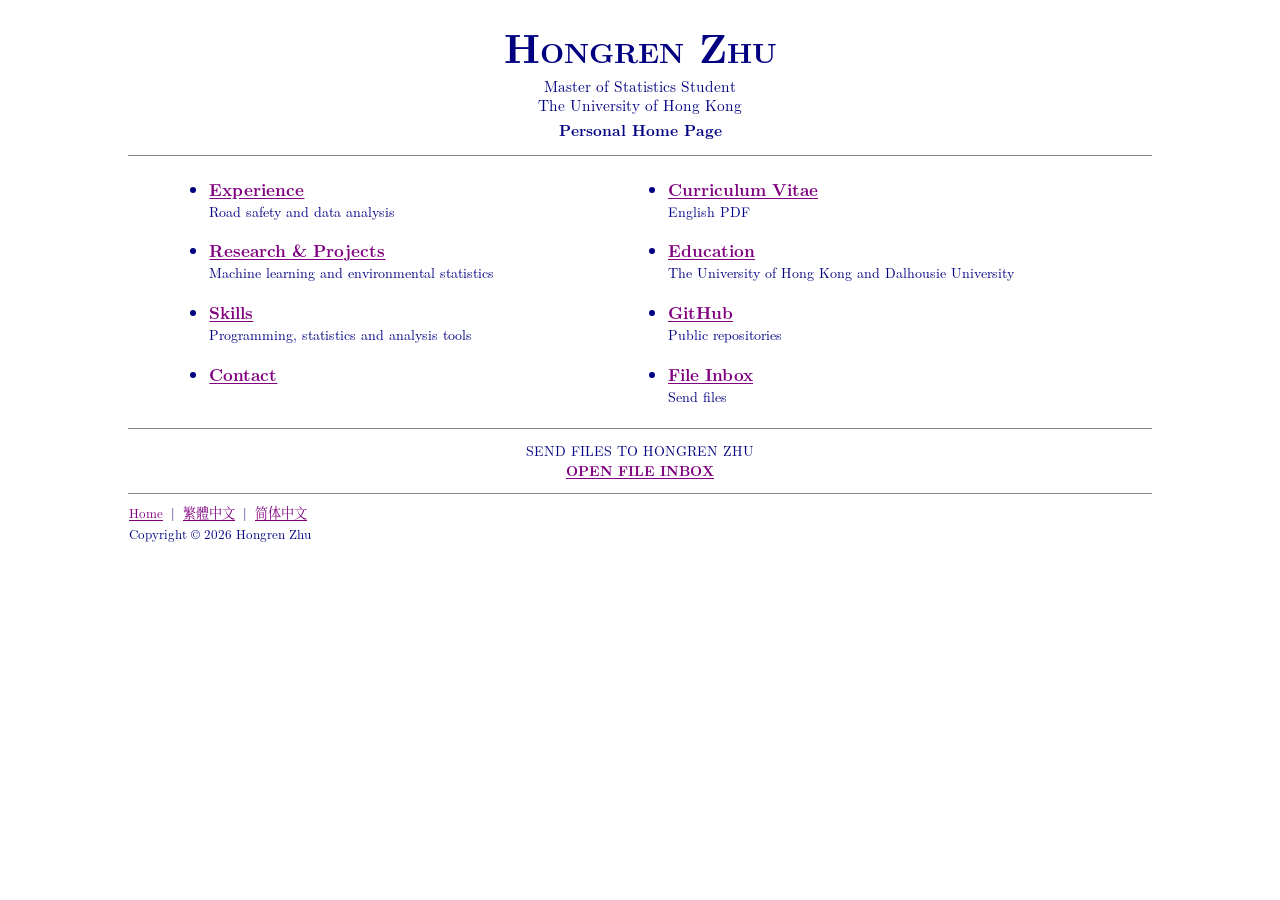
==== index.html @ b0a110e4 "Publish classic personal homepage with Latin Modern typography and live File Inbox" ====
<!doctype html>
<html lang="en">
<head>
  <meta charset="utf-8">
  <meta name="viewport" content="width=device-width, initial-scale=1">
  <link rel="canonical" href="https://hongrenzhu.github.io/">
  <meta name="description" content="Hongren Zhu, Master of Statistics student at the University of Hong Kong. Experience, research, education and contact information.">
  <title>Hongren Zhu · Personal Home Page</title>
  <!-- Latin Modern Roman 10
  Copyright 2003, 2009 B. Jackowski and J. M. Nowacki.
  Original OpenType files lmroman10-regular.otf and lmroman10-bold.otf are embedded unchanged.
  Complete upstream work and documentation: https://ctan.org/pkg/lm
  LaTeX Project Public License 1.3c: https://www.latex-project.org/lppl/lppl-1-3c/

% This is version 1.0, dated 22 June 2009, of the GUST Font License.
% (GUST is the Polish TeX Users Group, http://www.gust.org.pl)
%
% For the most recent version of this license see
% http://www.gust.org.pl/fonts/licenses/GUST-FONT-LICENSE.txt
% or
% http://tug.org/fonts/licenses/GUST-FONT-LICENSE.txt
%
% This work may be distributed and/or modified under the conditions
% of the LaTeX Project Public License, either version 1.3c of this
% license or (at your option) any later version.
%
% Please also observe the following clause:
% 1) it is requested, but not legally required, that derived works be
%    distributed only after changing the names of the fonts comprising this
%    work and given in an accompanying "manifest", and that the
%    files comprising the Work, as listed in the manifest, also be given
%    new names. Any exceptions to this request are also given in the
%    manifest.
%
%    We recommend the manifest be given in a separate file named
%    MANIFEST-<fontid>.txt, where <fontid> is some unique identification
%    of the font family. If a separate "readme" file accompanies the Work,
%    we recommend a name of the form README-<fontid>.txt.
%
% The latest version of the LaTeX Project Public License is in
% http://www.latex-project.org/lppl.txt and version 1.3c or later
% is part of all distributions of LaTeX version 2006/05/20 or later.
  -->
  <!-- Embedded font notices
  Directory Chinese Serif is a subset of Noto Serif CJK TC.
  Copyright 2010–2012 Google Corporation.

SIL OPEN FONT LICENSE Version 1.1 - 26 February 2007
 .
 PREAMBLE The goals of the Open Font License (OFL) are to stimulate
 worldwide development of collaborative font projects, to support the font
 creation efforts of academic and linguistic communities, and to provide
 a free and open framework in which fonts may be shared and improved in
 partnership with others.
 .
 The OFL allows the licensed fonts to be used, studied, modified and
 redistributed freely as long as they are not sold by themselves.
 The fonts, including any derivative works, can be bundled, embedded,
 redistributed and/or sold with any software provided that any reserved
 names are not used by derivative works.  The fonts and derivatives,
 however, cannot be released under any other type of license.  The
 requirement for fonts to remain under this license does not apply to
 any document created using the fonts or their derivatives.
 .
 .
 .
 DEFINITIONS
 "Font Software" refers to the set of files released by the Copyright
 Holder(s) under this license and clearly marked as such.
 This may include source files, build scripts and documentation.
 .
 "Reserved Font Name" refers to any names specified as such after the
 copyright statement(s).
 .
 "Original Version" refers to the collection of Font Software components
 as distributed by the Copyright Holder(s).
 .
 "Modified Version" refers to any derivative made by adding to, deleting,
 or substituting ? in part or in whole ?
 any of the components of the Original Version, by changing formats or
 by porting the Font Software to a new environment.
 .
 "Author" refers to any designer, engineer, programmer, technical writer
 or other person who contributed to the Font Software.
 .
 .
 PERMISSION & CONDITIONS
 .
 Permission is hereby granted, free of charge, to any person obtaining a
 copy of the Font Software, to use, study, copy, merge, embed, modify,
 redistribute, and sell modified and unmodified copies of the Font
 Software, subject to the following conditions:
 .
 1) Neither the Font Software nor any of its individual components,in
    Original or Modified Versions, may be sold by itself.
 .
 2) Original or Modified Versions of the Font Software may be bundled,
    redistributed and/or sold with any software, provided that each copy
    contains the above copyright notice and this license. These can be
    included either as stand-alone text files, human-readable headers or
    in the appropriate machine-readable metadata fields within text or
    binary files as long as those fields can be easily viewed by the user.
 .
 3) No Modified Version of the Font Software may use the Reserved Font
    Name(s) unless explicit written permission is granted by the
    corresponding Copyright Holder. This restriction only applies to the
    primary font name as presented to the users.
 .
 4) The name(s) of the Copyright Holder(s) or the Author(s) of the Font
    Software shall not be used to promote, endorse or advertise any
    Modified Version, except to acknowledge the contribution(s) of the
    Copyright Holder(s) and the Author(s) or with their explicit written
    permission.
 .
 5) The Font Software, modified or unmodified, in part or in whole, must
    be distributed entirely under this license, and must not be distributed
    under any other license. The requirement for fonts to remain under
    this license does not apply to any document created using the Font
    Software.
 .
 .
 .
 TERMINATION
 This license becomes null and void if any of the above conditions are not met.
 .
 .
 .
 DISCLAIMER
 THE FONT SOFTWARE IS PROVIDED "AS IS", WITHOUT WARRANTY OF ANY KIND,
 EXPRESS OR IMPLIED, INCLUDING BUT NOT LIMITED TO ANY WARRANTIES OF
 MERCHANTABILITY, FITNESS FOR A PARTICULAR PURPOSE AND NONINFRINGEMENT
 OF COPYRIGHT, PATENT, TRADEMARK, OR OTHER RIGHT.  IN NO EVENT SHALL THE
 COPYRIGHT HOLDER BE LIABLE FOR ANY CLAIM, DAMAGES OR OTHER LIABILITY,
 INCLUDING ANY GENERAL, SPECIAL, INDIRECT, INCIDENTAL, OR CONSEQUENTIAL
 DAMAGES, WHETHER IN AN ACTION OF CONTRACT, TORT OR OTHERWISE, ARISING
 FROM, OUT OF THE USE OR INABILITY TO USE THE FONT SOFTWARE OR FROM OTHER
 DEALINGS IN THE FONT SOFTWARE.
 .
  -->
  <style>
    @font-face {
      font-family: "Latin Modern Roman";
      src: url("[data-uri]") format("opentype");
      font-style: normal;
      font-weight: 400;
      font-display: swap;
    }
    @font-face {
      font-family: "Latin Modern Roman";
      src: url("[data-uri]") format("opentype");
      font-style: normal;
      font-weight: 700;
      font-display: swap;
    }
    @font-face {
      font-family: "Directory Chinese Serif";
      src: url("[data-uri]") format("woff");
      font-style: normal;
      font-weight: 400;
      font-display: swap;
      unicode-range: U+4E2D, U+4F53, U+6587, U+7B80, U+7E41, U+9AD4;
    }
    :root {
      color-scheme: light;
      color: #000080;
      background: #fff;
      font-family: "Latin Modern Roman", "Directory Chinese Serif", "Times New Roman", Times, "Songti SC", "Songti TC", serif;
    }
    body, button, input, select, textarea { font-family: "Latin Modern Roman", "Directory Chinese Serif", "Times New Roman", Times, "Songti SC", "Songti TC", serif; }
    body { margin: 8px; line-height: 1.35; }
    .site { max-width: 1024px; margin: 0 auto; }
    a { color: #800080; text-underline-offset: .12em; }
    a:visited { color: #702323; }
    a:hover { color: #000080; }
    :focus-visible { outline: 2px solid #000080; outline-offset: 3px; }
    [hidden] { display: none !important; }
    .masthead { text-align: center; padding: 19px 12px 15px; }
    .masthead h1 {
      font-size: clamp(2rem, 7vw, 2.5rem);
      font-variant: small-caps;
      line-height: 1;
      margin: 0 0 10px;
    }
    .masthead p { margin: 0; font-size: .96rem; line-height: 1.23; }
    .masthead .home-label { margin-top: 6px; font-weight: bold; }
    hr { border: 0; border-top: 1px solid #8a8a8a; margin: 0; }
    .directory {
      display: grid;
      grid-template-columns: repeat(2, minmax(0, 1fr));
      column-gap: 36px;
      row-gap: 19px;
      padding: 0 0 0 20px;
      margin: 22px auto;
      width: 88%;
      box-sizing: border-box;
    }
    .directory a { font-size: 1.06rem; font-weight: bold; }
    .directory small { display: block; font-size: .875rem; margin-top: 1px; }
    .file-notice { text-align: center; padding: 11px 14px 12px; }
    .file-notice p { margin: 1px 0; font-size: .875rem; }
    .file-notice a { font-weight: bold; }
    .content-page { max-width: 660px; margin: 18px auto 25px; padding: 0 14px; }
    .content-page h2 { text-align: center; margin: 0 0 15px; font-size: 1.5rem; }
    .content-page li + li { margin-top: 10px; }
    .content-page ul { padding-left: 24px; }
    .content-page small { display: block; font-size: .9rem; }
    .back { margin: 19px 0 0; font-size: .9rem; }
    .site-footer { padding: 10px 1px 16px; font-size: .82rem; }
    .site-footer p { margin: 4px 0 0; }
    .site-footer nav { display: flex; flex-wrap: wrap; gap: 2px 8px; }
    @media (max-width: 600px) {
      .masthead { padding-top: 17px; }
      .directory { grid-template-columns: minmax(0, 1fr); row-gap: 14px; width: 94%; }
    }
  </style>
</head>
<body>
  <div class="site">
    <header class="masthead">
      <h1>Hongren Zhu</h1>
      <p>Master of Statistics Student</p>
      <p>The University of Hong Kong</p>
      <p class="home-label">Personal Home Page</p>
    </header>

    <hr>

    <main>
      <section id="home" aria-label="Personal directory">
        <nav aria-label="Personal directory">
          <ul class="directory">
            <li><a href="#experience">Experience</a><small>Road safety and data analysis</small></li>
            <li><a href="https://hongrenzhu.github.io/assets/Hongren_Zhu_CV.pdf">Curriculum Vitae</a><small>English PDF</small></li>
            <li><a href="#projects">Research &amp; Projects</a><small>Machine learning and environmental statistics</small></li>
            <li><a href="#education">Education</a><small>The University of Hong Kong and Dalhousie University</small></li>
            <li><a href="#skills">Skills</a><small>Programming, statistics and analysis tools</small></li>
            <li><a href="https://github.com/hongrenzhu">GitHub</a><small>Public repositories</small></li>
            <li><a href="#contact">Contact</a></li>
            <li><a href="https://inbox.zhrr.top/">File Inbox</a><small>Send files</small></li>
          </ul>
        </nav>
        <hr>
        <aside class="file-notice" aria-label="File Inbox">
          <p>SEND FILES TO HONGREN ZHU</p>
          <p><a href="https://inbox.zhrr.top/">OPEN FILE INBOX</a></p>
        </aside>
      </section>

      <section id="experience" class="content-page" aria-labelledby="experience-title" hidden>
        <h2 id="experience-title">Experience</h2>
        <ul>
          <li><strong>Data Analyst Assistant</strong>
            <small>Shandong Yimeng Traffic Development Investment Group · July 2025–August 2026</small>
            Analysed expressway incident records with SQL, ARIMA and spatial statistics, and mapped hotspots in Tableau.
          </li>
          <li><strong>Safety Supervision Intern</strong>
            <small>Linyi Electric Power Industry, State Grid Corporation of China · July–September 2024</small>
            Supported construction-site inspections and followed up on safety violations.
          </li>
        </ul>
        <p class="back"><a href="#home">Back to Personal Home Page</a></p>
      </section>

      <section id="projects" class="content-page" aria-labelledby="projects-title" hidden>
        <h2 id="projects-title">Research &amp; Projects</h2>
        <ul>
          <li><strong>Loss functions &amp; optimization</strong>
            <small>January–June 2025</small>
            Compared nine loss-function and optimizer combinations for image recognition on MNIST.
          </li>
          <li><strong>Comparing neural architectures</strong>
            <small>Honours thesis · November 2024–May 2025</small>
            Compared accuracy, convergence and efficiency across five PyTorch architectures on CIFAR-10.
          </li>
          <li><strong>Understanding marine biodiversity</strong>
            <small>September 2024–January 2025</small>
            Modelled spatial and seasonal biodiversity in the Musquash Marine Protected Area.
          </li>
        </ul>
        <p class="back"><a href="#home">Back to Personal Home Page</a></p>
      </section>

      <section id="education" class="content-page" aria-labelledby="education-title" hidden>
        <h2 id="education-title">Education</h2>
        <ul>
          <li><strong>The University of Hong Kong</strong><small>Master of Statistics · Expected 2027</small></li>
          <li><strong>Dalhousie University</strong><small>BSc in Statistics, First-Class Honours · 2025</small></li>
        </ul>
        <p class="back"><a href="#home">Back to Personal Home Page</a></p>
      </section>

      <section id="skills" class="content-page" aria-labelledby="skills-title" hidden>
        <h2 id="skills-title">Skills</h2>
        <ul>
          <li><strong>Programming</strong><small>Python, R and SQL</small></li>
          <li><strong>Machine learning</strong><small>PyTorch</small></li>
          <li><strong>Analysis &amp; reporting</strong><small>Tableau, Excel and LaTeX</small></li>
        </ul>
        <p class="back"><a href="#home">Back to Personal Home Page</a></p>
      </section>

      <section id="contact" class="content-page" aria-labelledby="contact-title" hidden>
        <h2 id="contact-title">Contact</h2>
        <ul>
          <li><a href="mailto:i@zhuhong.ren">i@zhuhong.ren</a></li>
          <li><a href="https://github.com/hongrenzhu">GitHub</a></li>
        </ul>
        <p class="back"><a href="#home">Back to Personal Home Page</a></p>
      </section>

    </main>

    <hr>

    <footer class="site-footer">
      <nav aria-label="Published personal website">
        <a href="#home">Home</a>
        <span aria-hidden="true">|</span>
        <a href="https://hongrenzhu.github.io/index-zh-hant.html" lang="zh-Hant">繁體中文</a>
        <span aria-hidden="true">|</span>
        <a href="https://hongrenzhu.github.io/index-zh.html" lang="zh-Hans">简体中文</a>
      </nav>
      <p>Copyright © 2026 Hongren Zhu</p>
    </footer>
  </div>
  <script>
    const pages = [...document.querySelectorAll("main > section[id]")];

    function showPage(focusPage = false) {
      const fragment = location.hash.slice(1);
      const current = pages.find(page => page.id === fragment) || pages[0];
      pages.forEach(page => { page.hidden = page !== current; });
      const heading = current.querySelector("h2") || document.querySelector("h1");
      document.title = current.id === "home"
        ? "Hongren Zhu · Personal Home Page"
        : heading.textContent + " · Hongren Zhu";
      if (focusPage) {
        window.scrollTo(0, 0);
        heading.tabIndex = -1;
        heading.focus({ preventScroll: true });
      }
    }

    window.addEventListener("hashchange", () => showPage(true));
    showPage();
  </script>
</body>
</html>
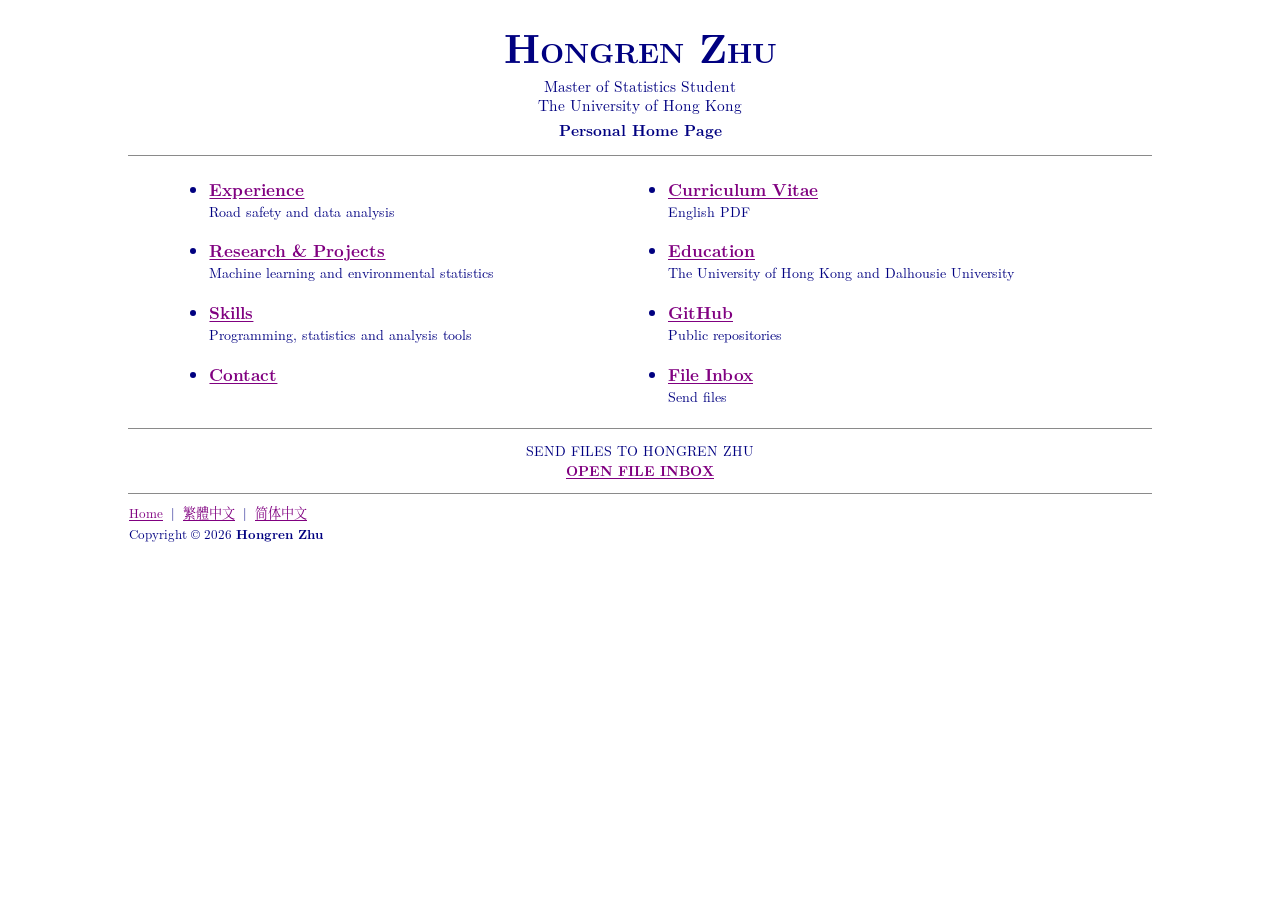
==== commit 2698ea37: "Prevent webfont swap flicker and bold copyright name Co-Authored-By: Claude Code <noreply@anthropic." ====
--- a/index.html
+++ b/index.html
@@ -143,21 +143,21 @@
       src: url("[data-uri]") format("opentype");
       font-style: normal;
       font-weight: 400;
-      font-display: swap;
+      font-display: block;
     }
     @font-face {
       font-family: "Latin Modern Roman";
       src: url("[data-uri]") format("opentype");
       font-style: normal;
       font-weight: 700;
-      font-display: swap;
+      font-display: block;
     }
     @font-face {
       font-family: "Directory Chinese Serif";
       src: url("[data-uri]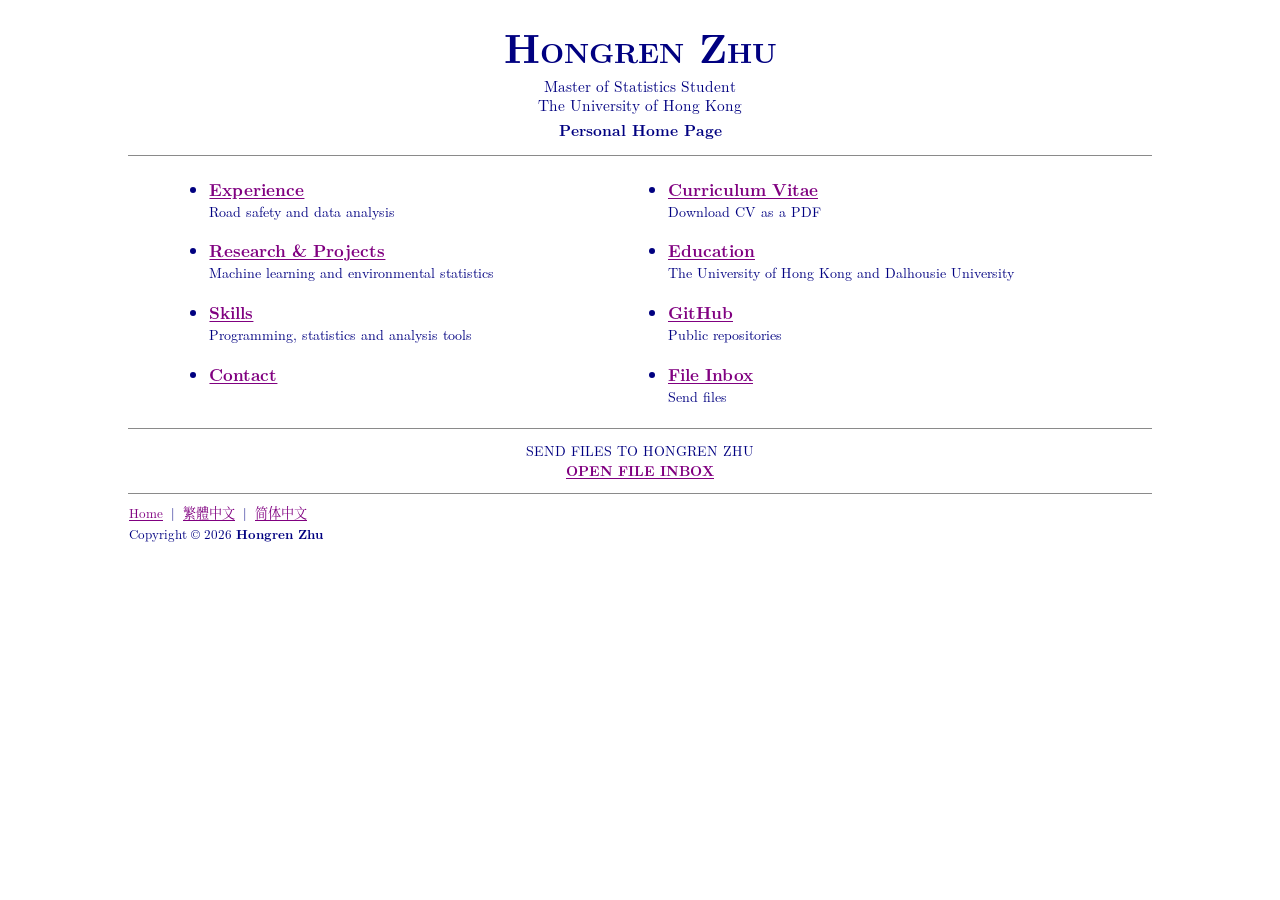
==== commit f7544898: "Clarify CV download label Co-Authored-By: Claude Code <noreply@anthropic.com>" ====
--- a/index.html
+++ b/index.html
@@ -230,7 +230,7 @@
         <nav aria-label="Personal directory">
           <ul class="directory">
             <li><a href="#experience">Experience</a><small>Road safety and data analysis</small></li>
-            <li><a href="https://hongrenzhu.github.io/assets/Hongren_Zhu_CV.pdf">Curriculum Vitae</a><small>English PDF</small></li>
+            <li><a href="https://hongrenzhu.github.io/assets/Hongren_Zhu_CV.pdf">Curriculum Vitae</a><small>Download CV as a PDF</small></li>
             <li><a href="#projects">Research &amp; Projects</a><small>Machine learning and environmental statistics</small></li>
             <li><a href="#education">Education</a><small>The University of Hong Kong and Dalhousie University</small></li>
             <li><a href="#skills">Skills</a><small>Programming, statistics and analysis tools</small></li>
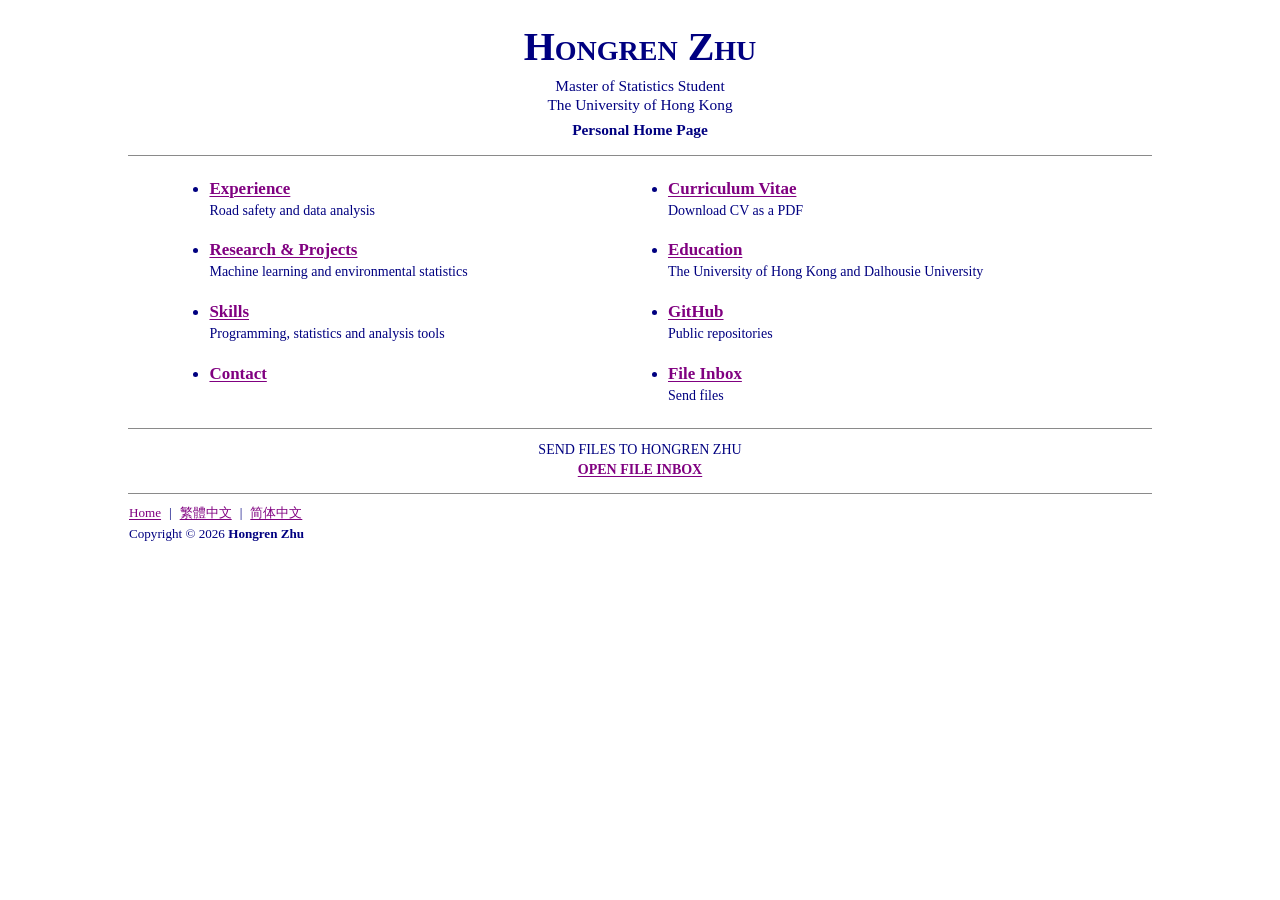
==== commit f7537fdd: "Minimize pages with system fonts and no focus rings Co-Authored-By: Claude Code <noreply@anthropic.c" ====
--- a/index.html
+++ b/index.html
@@ -6,173 +6,17 @@
   <link rel="canonical" href="https://hongrenzhu.github.io/">
   <meta name="description" content="Hongren Zhu, Master of Statistics student at the University of Hong Kong. Experience, research, education and contact information.">
   <title>Hongren Zhu · Personal Home Page</title>
-  <!-- Latin Modern Roman 10
-  Copyright 2003, 2009 B. Jackowski and J. M. Nowacki.
-  Original OpenType files lmroman10-regular.otf and lmroman10-bold.otf are embedded unchanged.
-  Complete upstream work and documentation: https://ctan.org/pkg/lm
-  LaTeX Project Public License 1.3c: https://www.latex-project.org/lppl/lppl-1-3c/
-
-% This is version 1.0, dated 22 June 2009, of the GUST Font License.
-% (GUST is the Polish TeX Users Group, http://www.gust.org.pl)
-%
-% For the most recent version of this license see
-% http://www.gust.org.pl/fonts/licenses/GUST-FONT-LICENSE.txt
-% or
-% http://tug.org/fonts/licenses/GUST-FONT-LICENSE.txt
-%
-% This work may be distributed and/or modified under the conditions
-% of the LaTeX Project Public License, either version 1.3c of this
-% license or (at your option) any later version.
-%
-% Please also observe the following clause:
-% 1) it is requested, but not legally required, that derived works be
-%    distributed only after changing the names of the fonts comprising this
-%    work and given in an accompanying "manifest", and that the
-%    files comprising the Work, as listed in the manifest, also be given
-%    new names. Any exceptions to this request are also given in the
-%    manifest.
-%
-%    We recommend the manifest be given in a separate file named
-%    MANIFEST-<fontid>.txt, where <fontid> is some unique identification
-%    of the font family. If a separate "readme" file accompanies the Work,
-%    we recommend a name of the form README-<fontid>.txt.
-%
-% The latest version of the LaTeX Project Public License is in
-% http://www.latex-project.org/lppl.txt and version 1.3c or later
-% is part of all distributions of LaTeX version 2006/05/20 or later.
-  -->
-  <!-- Embedded font notices
-  Directory Chinese Serif is a subset of Noto Serif CJK TC.
-  Copyright 2010–2012 Google Corporation.
-
-SIL OPEN FONT LICENSE Version 1.1 - 26 February 2007
- .
- PREAMBLE The goals of the Open Font License (OFL) are to stimulate
- worldwide development of collaborative font projects, to support the font
- creation efforts of academic and linguistic communities, and to provide
- a free and open framework in which fonts may be shared and improved in
- partnership with others.
- .
- The OFL allows the licensed fonts to be used, studied, modified and
- redistributed freely as long as they are not sold by themselves.
- The fonts, including any derivative works, can be bundled, embedded,
- redistributed and/or sold with any software provided that any reserved
- names are not used by derivative works.  The fonts and derivatives,
- however, cannot be released under any other type of license.  The
- requirement for fonts to remain under this license does not apply to
- any document created using the fonts or their derivatives.
- .
- .
- .
- DEFINITIONS
- "Font Software" refers to the set of files released by the Copyright
- Holder(s) under this license and clearly marked as such.
- This may include source files, build scripts and documentation.
- .
- "Reserved Font Name" refers to any names specified as such after the
- copyright statement(s).
- .
- "Original Version" refers to the collection of Font Software components
- as distributed by the Copyright Holder(s).
- .
- "Modified Version" refers to any derivative made by adding to, deleting,
- or substituting ? in part or in whole ?
- any of the components of the Original Version, by changing formats or
- by porting the Font Software to a new environment.
- .
- "Author" refers to any designer, engineer, programmer, technical writer
- or other person who contributed to the Font Software.
- .
- .
- PERMISSION & CONDITIONS
- .
- Permission is hereby granted, free of charge, to any person obtaining a
- copy of the Font Software, to use, study, copy, merge, embed, modify,
- redistribute, and sell modified and unmodified copies of the Font
- Software, subject to the following conditions:
- .
- 1) Neither the Font Software nor any of its individual components,in
-    Original or Modified Versions, may be sold by itself.
- .
- 2) Original or Modified Versions of the Font Software may be bundled,
-    redistributed and/or sold with any software, provided that each copy
-    contains the above copyright notice and this license. These can be
-    included either as stand-alone text files, human-readable headers or
-    in the appropriate machine-readable metadata fields within text or
-    binary files as long as those fields can be easily viewed by the user.
- .
- 3) No Modified Version of the Font Software may use the Reserved Font
-    Name(s) unless explicit written permission is granted by the
-    corresponding Copyright Holder. This restriction only applies to the
-    primary font name as presented to the users.
- .
- 4) The name(s) of the Copyright Holder(s) or the Author(s) of the Font
-    Software shall not be used to promote, endorse or advertise any
-    Modified Version, except to acknowledge the contribution(s) of the
-    Copyright Holder(s) and the Author(s) or with their explicit written
-    permission.
- .
- 5) The Font Software, modified or unmodified, in part or in whole, must
-    be distributed entirely under this license, and must not be distributed
-    under any other license. The requirement for fonts to remain under
-    this license does not apply to any document created using the Font
-    Software.
- .
- .
- .
- TERMINATION
- This license becomes null and void if any of the above conditions are not met.
- .
- .
- .
- DISCLAIMER
- THE FONT SOFTWARE IS PROVIDED "AS IS", WITHOUT WARRANTY OF ANY KIND,
- EXPRESS OR IMPLIED, INCLUDING BUT NOT LIMITED TO ANY WARRANTIES OF
- MERCHANTABILITY, FITNESS FOR A PARTICULAR PURPOSE AND NONINFRINGEMENT
- OF COPYRIGHT, PATENT, TRADEMARK, OR OTHER RIGHT.  IN NO EVENT SHALL THE
- COPYRIGHT HOLDER BE LIABLE FOR ANY CLAIM, DAMAGES OR OTHER LIABILITY,
- INCLUDING ANY GENERAL, SPECIAL, INDIRECT, INCIDENTAL, OR CONSEQUENTIAL
- DAMAGES, WHETHER IN AN ACTION OF CONTRACT, TORT OR OTHERWISE, ARISING
- FROM, OUT OF THE USE OR INABILITY TO USE THE FONT SOFTWARE OR FROM OTHER
- DEALINGS IN THE FONT SOFTWARE.
- .
-  -->
   <style>
-    @font-face {
-      font-family: "Latin Modern Roman";
-      src: url("[data-uri]") format("opentype");
-      font-style: normal;
-      font-weight: 400;
-      font-display: block;
-    }
-    @font-face {
-      font-family: "Latin Modern Roman";
-      src: url("[data-uri]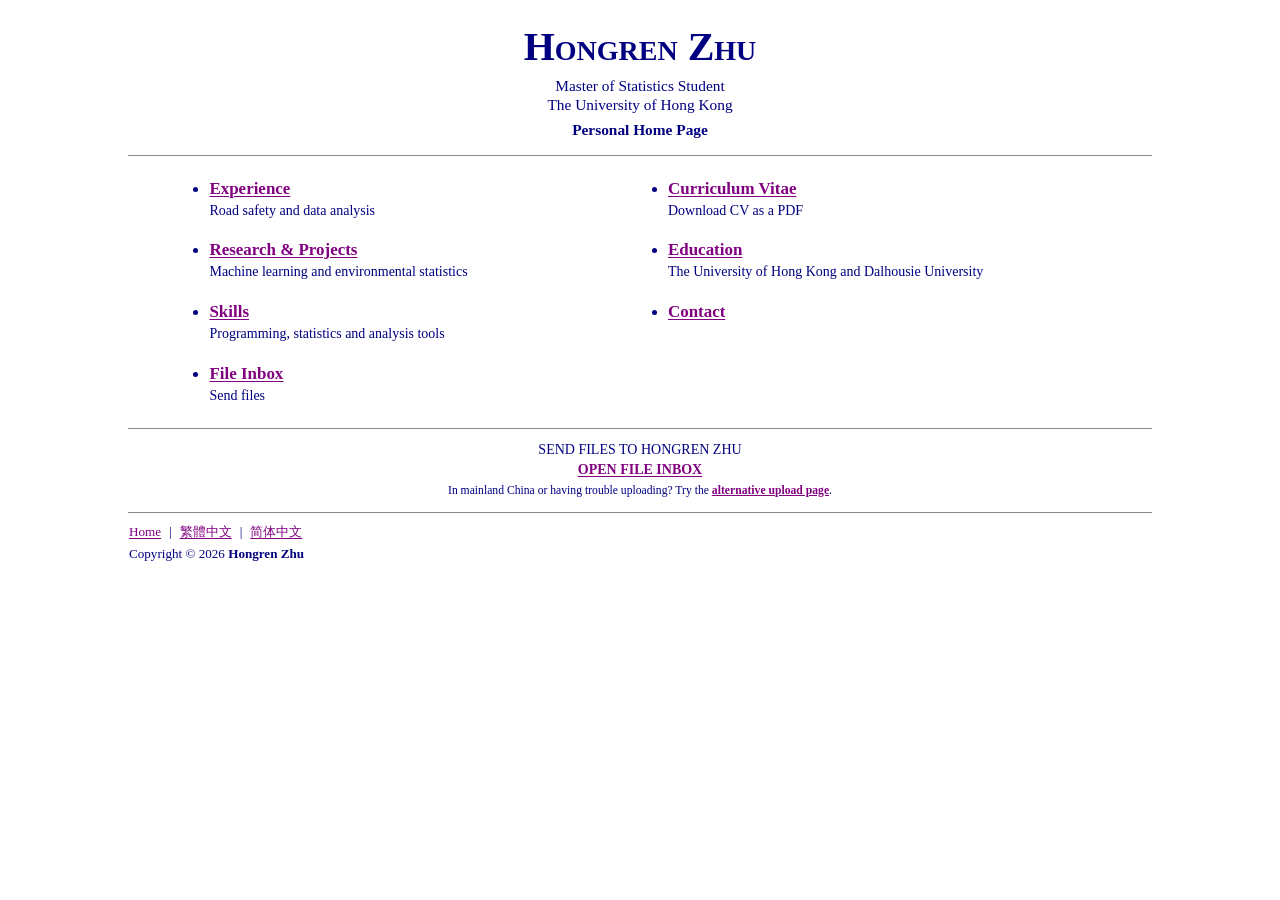
==== commit aeee2d5b: "Publish portfolio and public CV" ====
--- a/index.html
+++ b/index.html
@@ -78,15 +78,15 @@
             <li><a href="#projects">Research &amp; Projects</a><small>Machine learning and environmental statistics</small></li>
             <li><a href="#education">Education</a><small>The University of Hong Kong and Dalhousie University</small></li>
             <li><a href="#skills">Skills</a><small>Programming, statistics and analysis tools</small></li>
-            <li><a href="https://github.com/hongrenzhu">GitHub</a><small>Public repositories</small></li>
             <li><a href="#contact">Contact</a></li>
-            <li><a href="https://inbox.zhrr.top/">File Inbox</a><small>Send files</small></li>
+            <li><a href="https://dropbox.zhrr.top/">File Inbox</a><small>Send files</small></li>
           </ul>
         </nav>
         <hr>
         <aside class="file-notice" aria-label="File Inbox">
           <p>SEND FILES TO HONGREN ZHU</p>
-          <p><a href="https://inbox.zhrr.top/">OPEN FILE INBOX</a></p>
+          <p><a href="https://dropbox.zhrr.top/">OPEN FILE INBOX</a></p>
+          <p><small>In mainland China or having trouble uploading? Try the <a href="https://inbox.zhrr.top/">alternative upload page</a>.</small></p>
         </aside>
       </section>
 
@@ -146,7 +146,7 @@
       <section id="contact" class="content-page" aria-labelledby="contact-title" hidden>
         <h2 id="contact-title">Contact</h2>
         <ul>
-          <li><a href="mailto:i@zhuhong.ren">i@zhuhong.ren</a><small>Primary</small></li>
+          <li><a href="mailto:contact@zhuhong.ren">contact@zhuhong.ren</a><small>Primary</small></li>
           <li><a href="mailto:hongren.zhu@connect.hku.hk">hongren.zhu@connect.hku.hk</a><small>Academic</small></li>
         </ul>
         <p class="back"><a href="#home">Back to Personal Home Page</a></p>
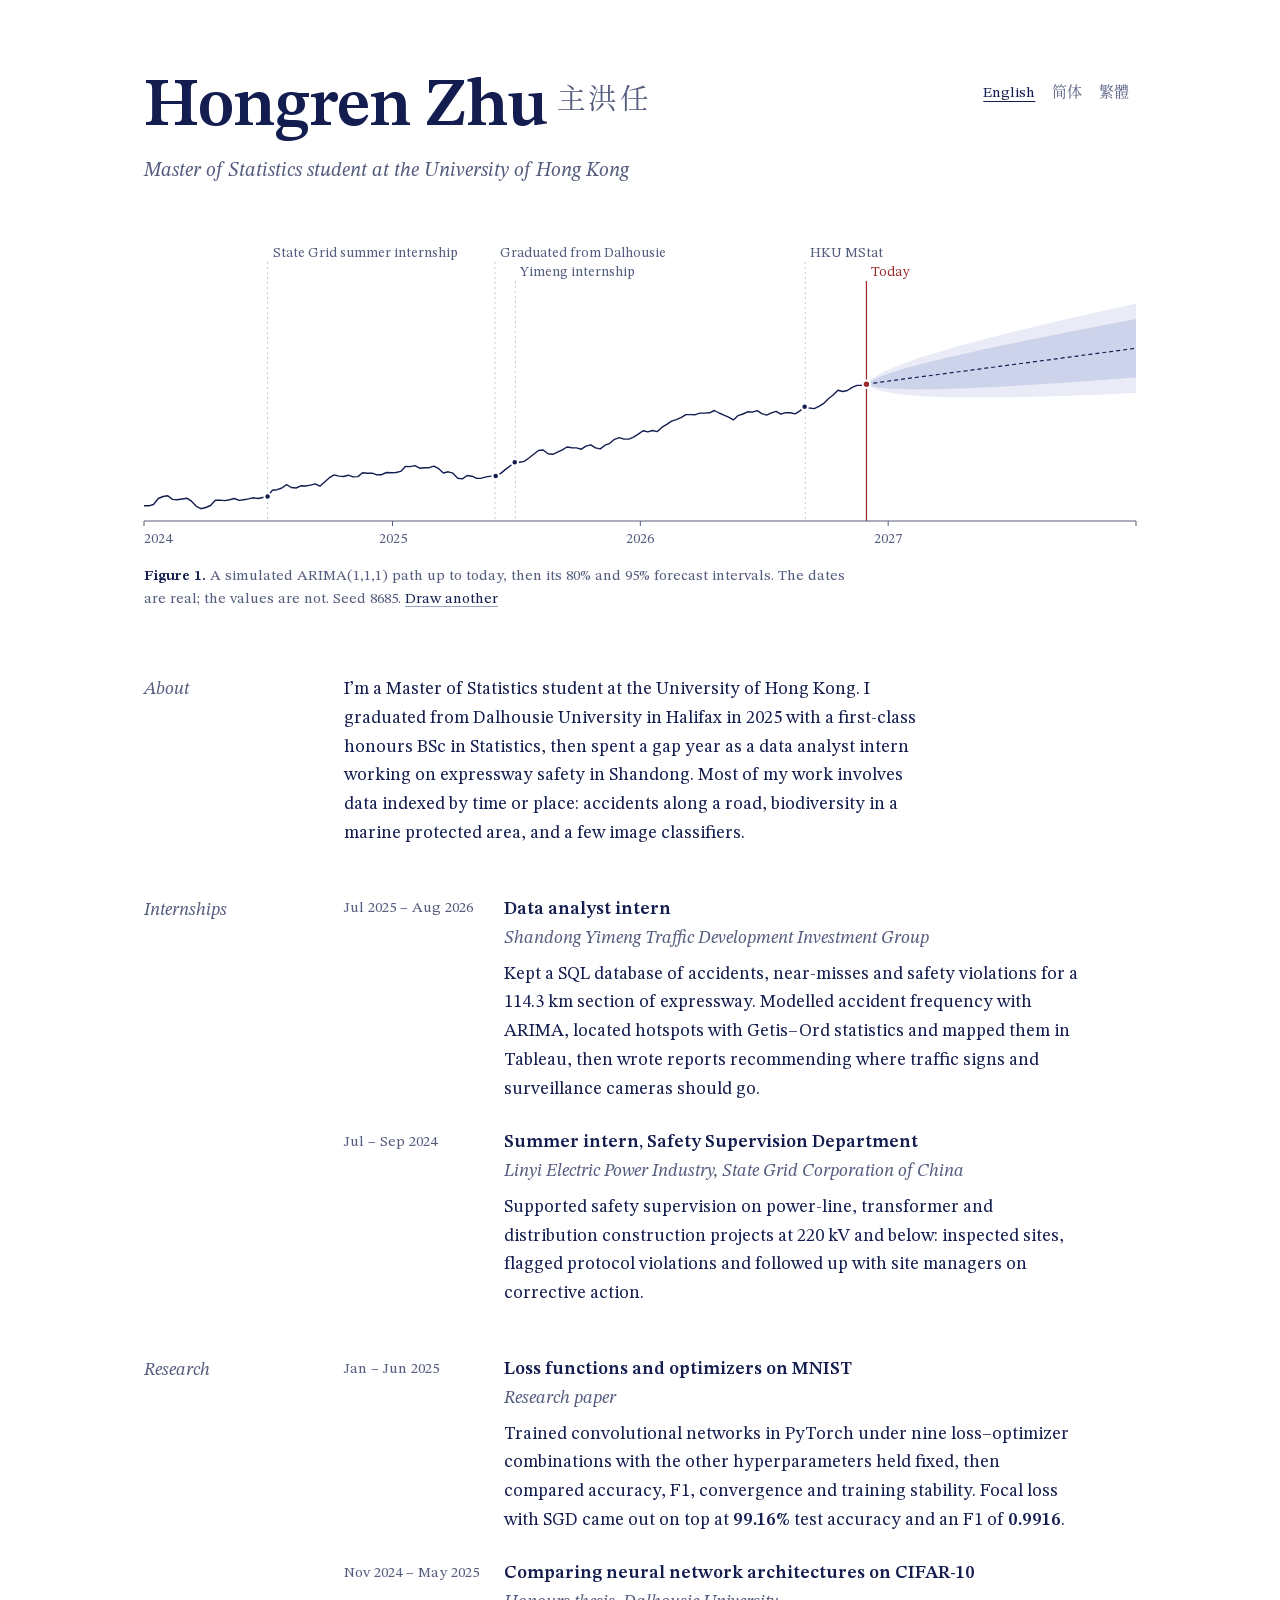
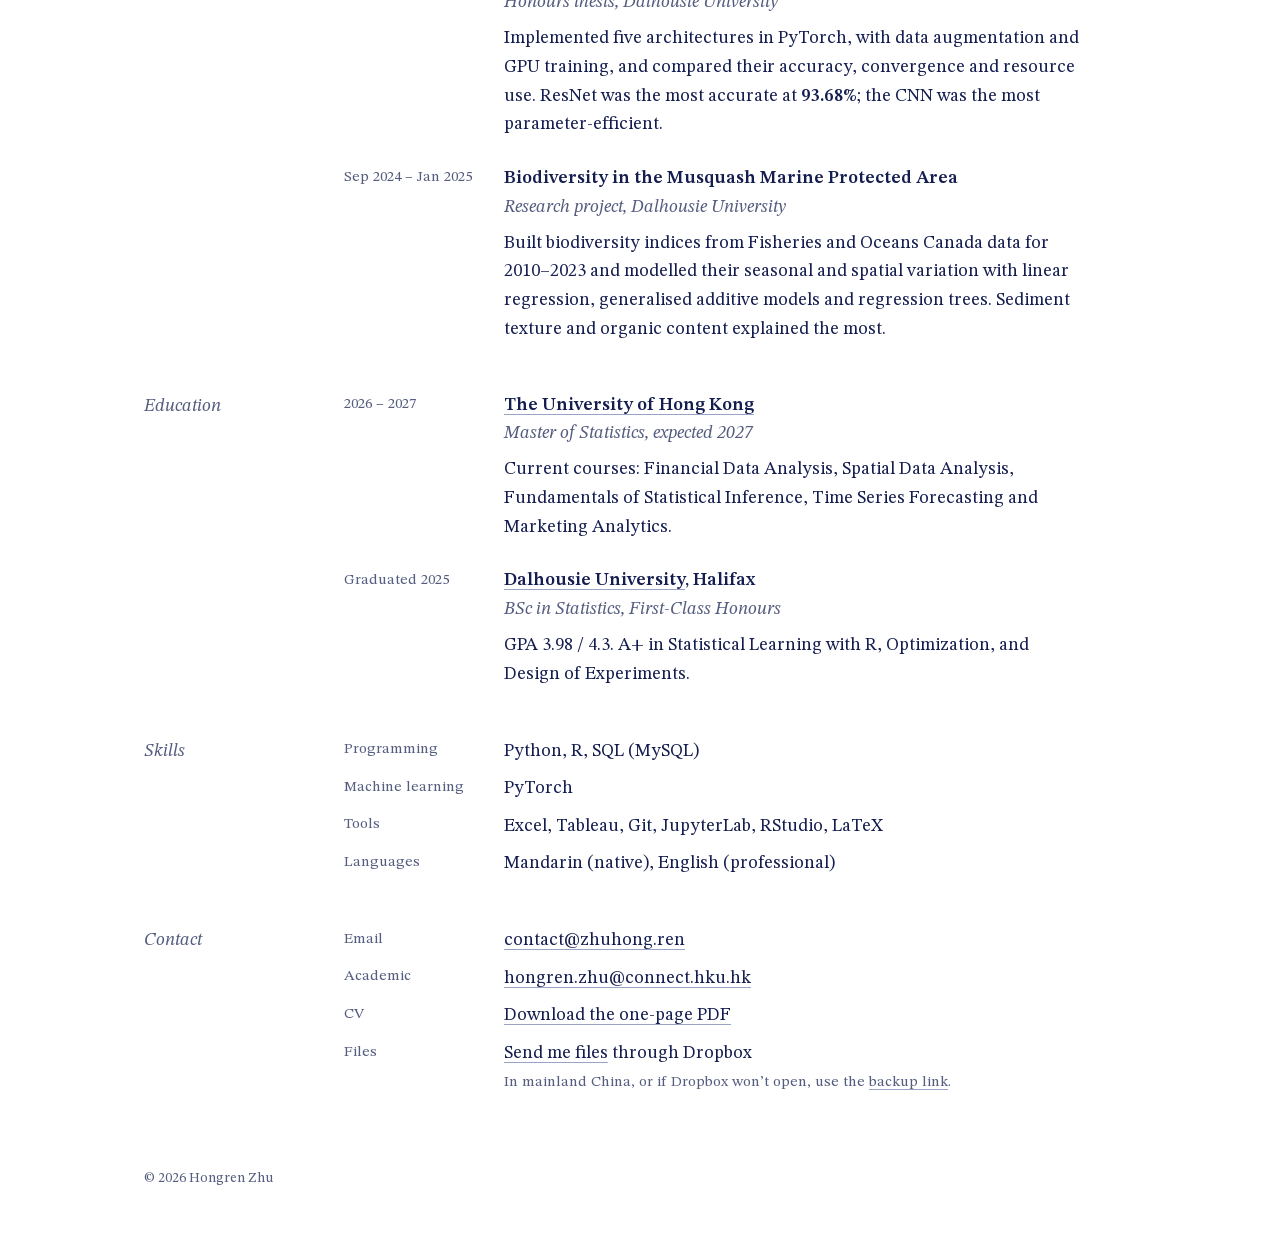
==== commit 49e20d77: "zhuhong.ren Co-Authored-By: Claude Opus 5.5 <noreply@anthropic.com> Claude-Session: https://claude.a" ====
--- a/index.html
+++ b/index.html
@@ -1,187 +1,696 @@
 <!doctype html>
 <html lang="en">
 <head>
-  <meta charset="utf-8">
-  <meta name="viewport" content="width=device-width, initial-scale=1">
-  <link rel="canonical" href="https://hongrenzhu.github.io/">
-  <meta name="description" content="Hongren Zhu, Master of Statistics student at the University of Hong Kong. Experience, research, education and contact information.">
-  <title>Hongren Zhu · Personal Home Page</title>
-  <style>
-    :root {
-      color-scheme: light;
-      color: #000080;
-      background: #fff;
-    }
-    body { margin: 8px; line-height: 1.35; }
-    .site { max-width: 1024px; margin: 0 auto; }
-    a { color: #800080; text-underline-offset: .12em; }
-    a:visited { color: #702323; }
-    a:hover { color: #000080; }
-    [hidden] { display: none !important; }
-    .masthead { text-align: center; padding: 19px 12px 15px; }
-    .masthead h1 {
-      font-size: clamp(2rem, 7vw, 2.5rem);
-      font-variant: small-caps;
-      line-height: 1;
-      margin: 0 0 10px;
-    }
-    .masthead p { margin: 0; font-size: .96rem; line-height: 1.23; }
-    .masthead .home-label { margin-top: 6px; font-weight: bold; }
-    hr { border: 0; border-top: 1px solid #8a8a8a; margin: 0; }
-    .directory {
-      display: grid;
-      grid-template-columns: repeat(2, minmax(0, 1fr));
-      column-gap: 36px;
-      row-gap: 19px;
-      padding: 0 0 0 20px;
-      margin: 22px auto;
-      width: 88%;
-      box-sizing: border-box;
-    }
-    .directory a { font-size: 1.06rem; font-weight: bold; }
-    .directory small { display: block; font-size: .875rem; margin-top: 1px; }
-    .file-notice { text-align: center; padding: 11px 14px 12px; }
-    .file-notice p { margin: 1px 0; font-size: .875rem; }
-    .file-notice a { font-weight: bold; }
-    .content-page { max-width: 660px; margin: 18px auto 25px; padding: 0 14px; }
-    .content-page h2 { text-align: center; margin: 0 0 15px; font-size: 1.5rem; }
-    .content-page li + li { margin-top: 10px; }
-    .content-page ul { padding-left: 24px; }
-    .content-page small { display: block; font-size: .9rem; }
-    .back { margin: 19px 0 0; font-size: .9rem; }
-    .site-footer { padding: 10px 1px 16px; font-size: .82rem; }
-    .site-footer p { margin: 4px 0 0; }
-    .site-footer nav { display: flex; flex-wrap: wrap; gap: 2px 8px; }
-    @media (max-width: 600px) {
-      .masthead { padding-top: 17px; }
-      .directory { grid-template-columns: minmax(0, 1fr); row-gap: 14px; width: 94%; }
-    }
-  </style>
+<meta charset="utf-8">
+<meta name="viewport" content="width=device-width, initial-scale=1">
+<title>Hongren Zhu</title>
+<meta name="description" content="Hongren Zhu, Master of Statistics student at the University of Hong Kong. Internships, research, education and contact.">
+<link rel="canonical" href="https://zhuhong.ren/">
+<link rel="alternate" hreflang="en" href="https://zhuhong.ren/">
+<link rel="alternate" hreflang="zh-Hans" href="https://zhuhong.ren/zh-hans/">
+<link rel="alternate" hreflang="zh-Hant" href="https://zhuhong.ren/zh-hant/">
+<link rel="alternate" hreflang="x-default" href="https://zhuhong.ren/">
+<!-- STIX Two Text and Noto Serif SC/HK are embedded here by fonts/embed.py,
+     cut down to the characters this page shows. See fonts/embed.py for why. -->
+<style id="fonts">
+/* STIX Two Text: Copyright 2001-2021 The STIX Fonts Project Authors. Noto Serif SC/HK: © 2017-2024 Adobe. Both under the SIL Open Font License 1.1, https://openfontlicense.org. Cut down to this page's characters by fonts/embed.py. */
+@font-face{font-family:"STIX Two Text";font-weight:400;font-style:normal;font-display:block;src:url([data-uri]) format("woff2")}
+@font-face{font-family:"STIX Two Text";font-weight:600;font-style:normal;font-display:block;src:url([data-uri]) format("woff2")}
+@font-face{font-family:"STIX Two Text";font-weight:400;font-style:italic;font-display:block;src:url([data-uri]) format("woff2")}
+@font-face{font-family:"Noto Serif HK Subset";font-weight:400;font-style:normal;font-display:block;src:url([data-uri]) format("woff2")}
+@font-face{font-family:"Noto Serif SC Subset";font-weight:400;font-style:normal;font-display:block;src:url([data-uri]) format("woff2")}
+</style>
+<style>
+  :root {
+    --paper: #ffffff;
+    --ink: #141d4f;
+    --ink-2: #555d7f;
+    --hair: #d6dae7;
+    --band95: #e9ecf6;
+    --band80: #cdd3ea;
+    --mark: #9b2c2c;
+    --latin: "STIX Two Text", "Charter", "Iowan Old Style", Georgia;
+    color-scheme: light;
+  }
+  /* Chinese: the embedded subset first, then the same design if it is installed, then the
+     system serif. A lang attribute switches between simplified and traditional. */
+  :root, [lang="zh-Hans"] {
+    --page-cjk: "Noto Serif SC Subset";
+    --cjk: "Noto Serif SC", "Noto Serif CJK SC", "Source Han Serif SC", "Songti SC", "STSong", "SimSun";
+  }
+  [lang="zh-Hant"] {  /* Hong Kong glyph standard */
+    --page-cjk: "Noto Serif HK Subset";
+    --cjk: "Noto Serif HK", "Noto Serif CJK HK", "Source Han Serif HC", "Songti TC", "MingLiU_HKSCS", "PMingLiU";
+  }
+  [lang] { --serif: var(--latin), var(--page-cjk), var(--cjk), serif; font-family: var(--serif); }
+
+  * { box-sizing: border-box; }
+  /* Everything is sized in rem, so growing the root scales the whole page:
+     16px up to a 1280px-wide window, then gently up to 20px at 2560px.
+     Percentages keep the reader's own browser font size and zoom in charge. */
+  html { -webkit-text-size-adjust: 100%; font-size: clamp(100%, 75% + 0.3125vw, 125%); }
+  body {
+    margin: 0;
+    background: var(--paper);
+    color: var(--ink);
+    font-family: var(--serif);
+    font-size: 1.125rem;
+    line-height: 1.6;
+    font-variant-numeric: lining-nums;
+    text-rendering: optimizeLegibility;
+  }
+  html:lang(zh-Hans) body, html:lang(zh-Hant) body { line-height: 1.85; }
+
+  a {
+    color: inherit;
+    text-decoration-line: underline;
+    text-decoration-thickness: 1px;
+    text-decoration-color: #9aa2c6;
+    text-underline-offset: .2em;
+  }
+  a:hover { text-decoration-color: currentColor; }
+  :focus-visible { outline: 2px solid var(--ink); outline-offset: 3px; border-radius: 1px; }
+
+  .page {
+    max-width: 68rem;
+    margin: 0 auto;
+    padding: 0 clamp(1.25rem, 5vw, 3rem);
+  }
+
+  /* Masthead */
+  .masthead {
+    display: flex;
+    justify-content: space-between;
+    align-items: flex-start;
+    gap: 1.5rem;
+    padding-top: clamp(2.5rem, 7vw, 4.5rem);
+  }
+  .name {
+    margin: 0;
+    font-weight: 600;
+    font-size: clamp(2.5rem, 6.5vw, 4.25rem);
+    line-height: 1.05;
+    letter-spacing: -0.012em;
+  }
+  .name .other {
+    display: inline-block;
+    margin-left: .35em;
+    font-family: var(--page-cjk), var(--cjk), serif;
+    font-weight: 400;
+    font-size: .42em;
+    letter-spacing: .08em;
+    color: var(--ink-2);
+    vertical-align: .55em;
+  }
+  html:lang(zh-Hans) .name .other, html:lang(zh-Hant) .name .other {
+    font-family: var(--latin), serif;
+    letter-spacing: 0;
+  }
+  .role {
+    margin: .7rem 0 0;
+    font-size: 1.25rem;
+    font-style: italic;
+    color: var(--ink-2);
+  }
+  html:lang(zh-Hans) .role, html:lang(zh-Hant) .role { font-style: normal; }
+
+  .lang {
+    display: flex;
+    gap: .15rem;
+    margin-top: .4rem;
+    flex-shrink: 0;
+  }
+  .lang a {
+    padding: .2rem .45rem;
+    font-size: .9375rem;
+    color: var(--ink-2);
+    text-decoration: none;
+    border-radius: 2px;
+  }
+  .lang a:hover { color: var(--ink); }
+  .lang a[aria-current="page"] {
+    color: var(--ink);
+    text-decoration: underline;
+    text-decoration-thickness: 1px;
+    text-decoration-color: currentColor;
+    text-underline-offset: .25em;
+  }
+
+  /* Figure 1 */
+  .figure { margin: clamp(2.25rem, 5vw, 3.5rem) 0 0; }
+  .chart { display: block; width: 100%; overflow: visible; }
+  .chart text { font-family: var(--serif); fill: var(--ink-2); }
+  .chart .series { fill: none; stroke: var(--ink); stroke-width: 1.4; stroke-linejoin: round; }
+  .chart .mean { fill: none; stroke: var(--ink); stroke-width: 1.2; stroke-dasharray: 4 3; }
+  .chart .b95 { fill: var(--band95); }
+  .chart .b80 { fill: var(--band80); }
+  .chart .axis { stroke: var(--ink-2); stroke-width: 1; }
+  .chart .tick { stroke: var(--ink-2); stroke-width: 1; }
+  .chart .guide { stroke: #c3c9de; stroke-width: 1; stroke-dasharray: 2 3; }
+  .chart .dot { fill: var(--ink); stroke: var(--paper); stroke-width: 2; }
+  .chart .today line { stroke: var(--mark); stroke-width: 1.25; }
+  .chart .today text { fill: var(--mark); }
+  .chart .today circle { fill: var(--mark); stroke: var(--paper); stroke-width: 2; }
+
+  .caption {
+    max-width: 44rem;
+    margin: 1rem 0 0;
+    font-size: .9375rem;
+    line-height: 1.55;
+    color: var(--ink-2);
+  }
+  .caption b { font-weight: 600; color: var(--ink); }
+  .nw { white-space: nowrap; }
+  .caption output { font-variant-numeric: tabular-nums; }
+  .redraw {
+    appearance: none;
+    background: none;
+    border: 0;
+    padding: 0;
+    font: inherit;
+    color: var(--ink);
+    text-decoration: underline;
+    text-decoration-thickness: 1px;
+    text-decoration-color: #9aa2c6;
+    text-underline-offset: .2em;
+    cursor: pointer;
+  }
+  .redraw:hover { text-decoration-color: currentColor; }
+
+  /* Sections */
+  main { padding: clamp(2.5rem, 6vw, 4rem) 0 0; }
+  .sec {
+    display: grid;
+    grid-template-columns: 10rem minmax(0, 1fr);
+    column-gap: 2.5rem;
+    padding: 0 0 clamp(2.25rem, 5vw, 3rem);
+  }
+  .sec > h2 {
+    margin: 0;
+    font-size: 1.125rem;
+    font-weight: 400;
+    font-style: italic;
+    line-height: 1.6;
+    color: var(--ink-2);
+  }
+  html:lang(zh-Hans) .sec > h2, html:lang(zh-Hant) .sec > h2 { font-style: normal; }
+  .sec > div > :first-child { margin-top: 0; }
+
+  .about { max-width: 36rem; margin: 0; }
+
+  .entry {
+    display: grid;
+    grid-template-columns: 8.5rem minmax(0, 36rem);
+    column-gap: 1.5rem;
+  }
+  .entry + .entry { margin-top: 1.6rem; }
+  .when {
+    margin: 0;
+    font-size: .9375rem;
+    line-height: 1.6;
+    padding-top: .1rem;
+    color: var(--ink-2);
+    font-variant-numeric: tabular-nums lining-nums;
+    white-space: nowrap;
+  }
+  .entry h3 {
+    margin: 0;
+    font-size: 1.125rem;
+    font-weight: 600;
+    line-height: 1.45;
+  }
+  .entry .org { margin: .1rem 0 0; color: var(--ink-2); font-style: italic; }
+  html:lang(zh-Hans) .entry .org, html:lang(zh-Hant) .entry .org { font-style: normal; }
+  .entry .desc { margin: .45rem 0 0; }
+  .entry b { font-weight: 600; }
+
+  .pairs {
+    display: grid;
+    grid-template-columns: 8.5rem minmax(0, 36rem);
+    column-gap: 1.5rem;
+    row-gap: .55rem;
+    margin: 0;
+  }
+  .pairs dt { color: var(--ink-2); font-size: .9375rem; padding-top: .1rem; }
+  .pairs dd { margin: 0; }
+  .pairs .note { display: block; margin-top: .2rem; font-size: .9375rem; color: var(--ink-2); }
+
+  footer {
+    padding: 1.5rem 0 3rem;
+    font-size: .875rem;
+    color: var(--ink-2);
+  }
+
+  @media (max-width: 760px) {
+    body { font-size: 1.0625rem; }
+    .masthead { flex-direction: column-reverse; gap: 1.25rem; }
+    .lang { margin: 0 0 0 -.45rem; }
+    .role { font-size: 1.125rem; }
+    .sec { grid-template-columns: minmax(0, 1fr); }
+    .sec > h2 { margin-bottom: .9rem; }
+    .entry { grid-template-columns: minmax(0, 1fr); }
+    .when { padding-top: 0; }
+    .pairs { grid-template-columns: 6.5rem minmax(0, 1fr); column-gap: 1rem; }
+  }
+  @media (max-width: 440px) {
+    .pairs { grid-template-columns: minmax(0, 1fr); row-gap: 0; }
+    .pairs dt { padding-top: 0; }
+    .pairs dd { margin-bottom: .75rem; overflow-wrap: anywhere; }
+  }
+
+  @media print {
+    .lang, .redraw { display: none; }
+    body { font-size: 11pt; }
+    .sec { break-inside: avoid; }
+  }
+</style>
 </head>
 <body>
-  <div class="site">
-    <header class="masthead">
-      <h1>Hongren Zhu</h1>
-      <p>Master of Statistics Student</p>
-      <p>The University of Hong Kong</p>
-      <p class="home-label">Personal Home Page</p>
-    </header>
-
-    <hr>
-
-    <main>
-      <section id="home" aria-label="Personal directory">
-        <nav aria-label="Personal directory">
-          <ul class="directory">
-            <li><a href="#experience">Experience</a><small>Road safety and data analysis</small></li>
-            <li><a href="https://hongrenzhu.github.io/assets/Hongren_Zhu_CV.pdf">Curriculum Vitae</a><small>Download CV as a PDF</small></li>
-            <li><a href="#projects">Research &amp; Projects</a><small>Machine learning and environmental statistics</small></li>
-            <li><a href="#education">Education</a><small>The University of Hong Kong and Dalhousie University</small></li>
-            <li><a href="#skills">Skills</a><small>Programming, statistics and analysis tools</small></li>
-            <li><a href="#contact">Contact</a></li>
-            <li><a href="https://dropbox.zhrr.top/">File Inbox</a><small>Send files</small></li>
-          </ul>
-        </nav>
-        <hr>
-        <aside class="file-notice" aria-label="File Inbox">
-          <p>SEND FILES TO HONGREN ZHU</p>
-          <p><a href="https://dropbox.zhrr.top/">OPEN FILE INBOX</a></p>
-          <p><small>In mainland China or having trouble uploading? Try the <a href="https://inbox.zhrr.top/">alternative upload page</a>.</small></p>
-        </aside>
-      </section>
-
-      <section id="experience" class="content-page" aria-labelledby="experience-title" hidden>
-        <h2 id="experience-title">Experience</h2>
-        <ul>
-          <li><strong>Data Analyst Assistant</strong>
-            <small>Shandong Yimeng Traffic Development Investment Group · July 2025–August 2026</small>
-            Analysed expressway incident records with SQL, ARIMA and spatial statistics, and mapped hotspots in Tableau.
-          </li>
-          <li><strong>Safety Supervision Intern</strong>
-            <small>Linyi Electric Power Industry, State Grid Corporation of China · July–September 2024</small>
-            Supported construction-site inspections and followed up on safety violations.
-          </li>
-        </ul>
-        <p class="back"><a href="#home">Back to Personal Home Page</a></p>
-      </section>
-
-      <section id="projects" class="content-page" aria-labelledby="projects-title" hidden>
-        <h2 id="projects-title">Research &amp; Projects</h2>
-        <ul>
-          <li><strong>Loss functions &amp; optimization</strong>
-            <small>January–June 2025</small>
-            Compared nine loss-function and optimizer combinations for image recognition on MNIST.
-          </li>
-          <li><strong>Comparing neural architectures</strong>
-            <small>Honours thesis · November 2024–May 2025</small>
-            Compared accuracy, convergence and efficiency across five PyTorch architectures on CIFAR-10.
-          </li>
-          <li><strong>Understanding marine biodiversity</strong>
-            <small>September 2024–January 2025</small>
-            Modelled spatial and seasonal biodiversity in the Musquash Marine Protected Area.
-          </li>
-        </ul>
-        <p class="back"><a href="#home">Back to Personal Home Page</a></p>
-      </section>
-
-      <section id="education" class="content-page" aria-labelledby="education-title" hidden>
-        <h2 id="education-title">Education</h2>
-        <ul>
-          <li><strong><a href="https://www.hku.hk/">The University of Hong Kong</a></strong><small>Master of Statistics · Expected 2027</small></li>
-          <li><strong><a href="https://www.dal.ca/">Dalhousie University</a></strong><small>BSc in Statistics, First-Class Honours · 2025</small></li>
-        </ul>
-        <p class="back"><a href="#home">Back to Personal Home Page</a></p>
-      </section>
-
-      <section id="skills" class="content-page" aria-labelledby="skills-title" hidden>
-        <h2 id="skills-title">Skills</h2>
-        <ul>
-          <li><strong>Programming</strong><small>Python, R and SQL</small></li>
-          <li><strong>Machine learning</strong><small>PyTorch</small></li>
-          <li><strong>Analysis &amp; reporting</strong><small>Tableau, Excel and LaTeX</small></li>
-        </ul>
-        <p class="back"><a href="#home">Back to Personal Home Page</a></p>
-      </section>
-
-      <section id="contact" class="content-page" aria-labelledby="contact-title" hidden>
-        <h2 id="contact-title">Contact</h2>
-        <ul>
-          <li><a href="mailto:contact@zhuhong.ren">contact@zhuhong.ren</a><small>Primary</small></li>
-          <li><a href="mailto:hongren.zhu@connect.hku.hk">hongren.zhu@connect.hku.hk</a><small>Academic</small></li>
-        </ul>
-        <p class="back"><a href="#home">Back to Personal Home Page</a></p>
-      </section>
-
-    </main>
-
-    <hr>
-
-    <footer class="site-footer">
-      <nav aria-label="Published personal website">
-        <a href="#home">Home</a>
-        <span aria-hidden="true">|</span>
-        <a href="https://hongrenzhu.github.io/index-zh-hant.html" lang="zh-Hant">繁體中文</a>
-        <span aria-hidden="true">|</span>
-        <a href="https://hongrenzhu.github.io/index-zh.html" lang="zh-Hans">简体中文</a>
-      </nav>
-      <p>Copyright © 2026 <strong>Hongren Zhu</strong></p>
-    </footer>
-  </div>
-  <script>
-    const pages = [...document.querySelectorAll("main > section[id]")];
-
-    function showPage() {
-      const fragment = location.hash.slice(1);
-      const current = pages.find(page => page.id === fragment) || pages[0];
-      pages.forEach(page => { page.hidden = page !== current; });
-      const heading = current.querySelector("h2") || document.querySelector("h1");
-      document.title = current.id === "home"
-        ? "Hongren Zhu · Personal Home Page"
-        : heading.textContent + " · Hongren Zhu";
+<div class="page">
+<header class="masthead" id="home">
+<div>
+<h1 class="name"><span>Hongren Zhu</span><span class="other" lang="zh-Hans">主洪任</span></h1>
+<p class="role">Master of Statistics student at the University of Hong Kong</p>
+</div>
+<nav class="lang" aria-label="Language">
+      <a href="/" hreflang="en" lang="en" aria-current="page">English</a>
+      <a href="/zh-hans/" hreflang="zh-Hans" lang="zh-Hans">简体</a>
+      <a href="/zh-hant/" hreflang="zh-Hant" lang="zh-Hant">繁體</a>
+    </nav>
+</header>
+<figure class="figure">
+<svg class="chart" id="chart" role="img" aria-labelledby="fig-cap"></svg>
+<figcaption class="caption" id="fig-cap">
+<span><b>Figure 1.</b> A simulated ARIMA(1,1,1) path up to today, then its 80% and 95% forecast intervals. The dates are real; the values are not. Seed <output class="seed"></output>.</span>
+<button type="button" class="redraw" id="redraw">Draw another</button>
+</figcaption>
+</figure>
+<main>
+<section class="sec" id="about" aria-labelledby="h-about">
+<h2 id="h-about">About</h2>
+<div>
+<p class="about">I’m a Master of Statistics student at the University of Hong Kong. I graduated from Dalhousie University in Halifax in 2025 with a first-class honours BSc in Statistics, then spent a gap year as a data analyst intern working on expressway safety in Shandong. Most of my work involves data indexed by time or place: accidents along a road, biodiversity in a marine protected area, and a few image classifiers.</p>
+</div>
+</section>
+<section class="sec" id="experience" aria-labelledby="h-exp">
+<h2 id="h-exp">Internships</h2>
+<div>
+<article class="entry">
+<p class="when">Jul 2025 – Aug 2026</p>
+<div>
+<h3>Data analyst intern</h3>
+<p class="org">Shandong Yimeng Traffic Development Investment Group</p>
+<p class="desc">Kept a SQL database of accidents, near-misses and safety violations for a 114.3 km section of expressway. Modelled accident frequency with ARIMA, located hotspots with Getis–Ord statistics and mapped them in Tableau, then wrote reports recommending where traffic signs and surveillance cameras should go.</p>
+</div>
+</article>
+<article class="entry">
+<p class="when">Jul – Sep 2024</p>
+<div>
+<h3>Summer intern, Safety Supervision Department</h3>
+<p class="org">Linyi Electric Power Industry, State Grid Corporation of China</p>
+<p class="desc">Supported safety supervision on power-line, transformer and distribution construction projects at 220 kV and below: inspected sites, flagged protocol violations and followed up with site managers on corrective action.</p>
+</div>
+</article>
+</div>
+</section>
+<section class="sec" id="projects" aria-labelledby="h-res">
+<h2 id="h-res">Research</h2>
+<div>
+<article class="entry">
+<p class="when">Jan – Jun 2025</p>
+<div>
+<h3>Loss functions and optimizers on MNIST</h3>
+<p class="org">Research paper</p>
+<p class="desc">Trained convolutional networks in PyTorch under nine loss–optimizer combinations with the other hyperparameters held fixed, then compared accuracy, F1, convergence and training stability. Focal loss with SGD came out on top at <b>99.16%</b> test accuracy and an F1 of <b>0.9916</b>.</p>
+</div>
+</article>
+<article class="entry">
+<p class="when">Nov 2024 – May 2025</p>
+<div>
+<h3>Comparing neural network architectures on CIFAR-10</h3>
+<p class="org">Honours thesis, Dalhousie University</p>
+<p class="desc">Implemented five architectures in PyTorch, with data augmentation and GPU training, and compared their accuracy, convergence and resource use. ResNet was the most accurate at <b>93.68%</b>; the CNN was the most parameter-efficient.</p>
+</div>
+</article>
+<article class="entry">
+<p class="when">Sep 2024 – Jan 2025</p>
+<div>
+<h3>Biodiversity in the Musquash Marine Protected Area</h3>
+<p class="org">Research project, Dalhousie University</p>
+<p class="desc">Built biodiversity indices from Fisheries and Oceans Canada data for <span class="nw">2010–2023</span> and modelled their seasonal and spatial variation with linear regression, generalised additive models and regression trees. Sediment texture and organic content explained the most.</p>
+</div>
+</article>
+</div>
+</section>
+<section class="sec" id="education" aria-labelledby="h-edu">
+<h2 id="h-edu">Education</h2>
+<div>
+<article class="entry">
+<p class="when">2026 – 2027</p>
+<div>
+<h3><a href="https://www.hku.hk/">The University of Hong Kong</a></h3>
+<p class="org">Master of Statistics, expected 2027</p>
+<p class="desc">Current courses: Financial Data Analysis, Spatial Data Analysis, Fundamentals of Statistical Inference, Time Series Forecasting and Marketing Analytics.</p>
+</div>
+</article>
+<article class="entry">
+<p class="when">Graduated 2025</p>
+<div>
+<h3><a href="https://www.dal.ca/">Dalhousie University</a><span>, Halifax</span></h3>
+<p class="org">BSc in Statistics, First-Class Honours</p>
+<p class="desc">GPA 3.98 / 4.3. A+ in Statistical Learning with R, Optimization, and Design of Experiments.</p>
+</div>
+</article>
+</div>
+</section>
+<section class="sec" id="skills" aria-labelledby="h-skills">
+<h2 id="h-skills">Skills</h2>
+<div>
+<dl class="pairs">
+<dt>Programming</dt><dd>Python, R, SQL (MySQL)</dd>
+<dt>Machine learning</dt><dd>PyTorch</dd>
+<dt>Tools</dt><dd>Excel, Tableau, Git, JupyterLab, RStudio, LaTeX</dd>
+<dt>Languages</dt><dd>Mandarin (native), English (professional)</dd>
+</dl>
+</div>
+</section>
+<section class="sec" id="contact" aria-labelledby="h-contact">
+<h2 id="h-contact">Contact</h2>
+<div>
+<dl class="pairs">
+<dt>Email</dt><dd><a href="mailto:contact@zhuhong.ren">contact@zhuhong.ren</a></dd>
+<dt>Academic</dt><dd><a href="mailto:hongren.zhu@connect.hku.hk">hongren.zhu@connect.hku.hk</a></dd>
+<dt>CV</dt><dd><a href="/assets/Hongren_Zhu_CV.pdf">Download the one-page PDF</a></dd>
+<dt>Files</dt><dd><span><a href="https://dropbox.zhuhong.ren/">Send me files</a> through Dropbox</span><span class="note">In mainland China, or if Dropbox won’t open, use the <a href="https://inbox.zhuhong.ren/?lang=en">backup link</a>.</span></dd>
+</dl>
+</div>
+</section>
+</main>
+<footer>© <span class="year">2026</span> Hongren Zhu</footer>
+</div>
+<script>
+(() => {
+  /* ---------- Chart labels in this page's language ---------- */
+  const LABELS = {"en": ["State Grid summer internship", "Graduated from Dalhousie", "Yimeng internship", "HKU MStat", "Today"], "zh-Hans": ["国家电网暑期实习", "达尔豪斯毕业", "沂蒙交投实习", "入读港大", "今天"], "zh-Hant": ["國家電網暑期實習", "達爾豪斯畢業", "沂蒙交投實習", "入讀港大", "今天"]};
+  const lang = document.documentElement.lang;
+  const MLABEL = LABELS[lang] || LABELS.en;
+
+  /* ---------- Simulation ---------- */
+  function mulberry32(a) {
+    return function () {
+      a |= 0; a = (a + 0x6D2B79F5) | 0;
+      let t = Math.imul(a ^ (a >>> 15), 1 | a);
+      t = (t + Math.imul(t ^ (t >>> 7), 61 | t)) ^ t;
+      return ((t ^ (t >>> 14)) >>> 0) / 4294967296;
+    };
+  }
+
+  // ARIMA(1,1,1) with drift on the differences:
+  //   w_t = mu + phi (w_{t-1} - mu) + e_t + theta e_{t-1},   x_t = x_{t-1} + w_t
+  const PHI = 0.45, THETA = -0.2, MU = 0.3, SIGMA = 1;
+  const Z80 = 1.2816, Z95 = 1.96;
+
+  function simulate(seed, nHist, nFut) {
+    const rnd = mulberry32(seed);
+    let spare = null;
+    const norm = () => {
+      if (spare !== null) { const s = spare; spare = null; return s; }
+      let u = 0, v = 0;
+      while (u === 0) u = rnd();
+      v = rnd();
+      const r = Math.sqrt(-2 * Math.log(u));
+      spare = r * Math.sin(2 * Math.PI * v);
+      return r * Math.cos(2 * Math.PI * v);
+    };
+    let w = MU, ePrev = 0;
+    for (let i = 0; i < 60; i++) {           // burn-in for the stationary part
+      const e = SIGMA * norm();
+      w = MU + PHI * (w - MU) + e + THETA * ePrev; ePrev = e;
     }
-
-    window.addEventListener("hashchange", showPage);
-    showPage();
-  </script>
+    const hist = [0];
+    let level = 0;
+    for (let t = 1; t < nHist; t++) {
+      const e = SIGMA * norm();
+      w = MU + PHI * (w - MU) + e + THETA * ePrev; ePrev = e;
+      level += w; hist.push(level);
+    }
+    // psi weights of (1 - phi B)(1 - B) x_t = (1 + theta B) e_t
+    const psi = [1, (1 + PHI) + THETA];
+    for (let j = 2; j < nFut + 1; j++) psi[j] = (1 + PHI) * psi[j - 1] - PHI * psi[j - 2];
+
+    const f = { mean: [level], lo80: [level], hi80: [level], lo95: [level], hi95: [level] };
+    let wf = MU + PHI * (w - MU) + THETA * ePrev;
+    let lv = level, cum = 0;
+    for (let h = 1; h <= nFut; h++) {
+      if (h > 1) wf = MU + PHI * (wf - MU);
+      lv += wf;
+      cum += psi[h - 1] * psi[h - 1];
+      const sd = SIGMA * Math.sqrt(cum);
+      f.mean.push(lv);
+      f.lo80.push(lv - Z80 * sd); f.hi80.push(lv + Z80 * sd);
+      f.lo95.push(lv - Z95 * sd); f.hi95.push(lv + Z95 * sd);
+    }
+    return { hist, f };
+  }
+
+  /* ---------- Time axis ---------- */
+  const WEEK = 7 * 864e5;
+  const T0 = Date.UTC(2024, 0, 1);
+  const T1 = Date.UTC(2028, 0, 1);
+  const NOW = Math.min(Math.max(Date.now(), Date.UTC(2025, 0, 1)), Date.UTC(2027, 8, 1));
+  const nHist = Math.floor((NOW - T0) / WEEK) + 1;
+  const tNowStep = T0 + (nHist - 1) * WEEK;
+  const nFut = Math.ceil((T1 - tNowStep) / WEEK);
+
+  // Real dates. Values on the curve at these dates are simulated.
+  const MILESTONES = [
+    Date.UTC(2024, 6, 1),   // State Grid summer internship (during the BSc)
+    Date.UTC(2025, 5, 1),   // graduated from Dalhousie
+    Date.UTC(2025, 6, 1),   // Yimeng internship (gap year)
+    Date.UTC(2026, 8, 1)    // HKU MStat
+  ];
+
+  /* ---------- Drawing ---------- */
+  const svg = document.getElementById("chart");
+    const NS = "http://www.w3.org/2000/svg";
+  const reduceMotion = window.matchMedia("(prefers-reduced-motion: reduce)");
+  let state = null;
+  let anim = 0, animating = false, pending = false, booted = false;
+
+  function el(name, attrs, parent) {
+    const n = document.createElementNS(NS, name);
+    for (const k in attrs) n.setAttribute(k, attrs[k]);
+    if (parent) parent.appendChild(n);
+    return n;
+  }
+
+  function paintSeed() {
+    document.querySelectorAll(".seed").forEach(o => { o.textContent = state.seed; });
+  }
+
+  // Keep only draws that read as "going up": positive overall trend, ending near the top,
+  // rising over the last six months, no deep drawdown, and a non-decreasing forecast mean.
+  // Selection is on the history only, so the intervals given today's state stay correct.
+  function upward(sim) {
+    const x = sim.hist, n = x.length;
+    let mn = Infinity, mx = -Infinity, peak = -Infinity, dd = 0, tb = (n - 1) / 2, xb = 0, sxy = 0;
+    for (let i = 0; i < n; i++) {
+      mn = Math.min(mn, x[i]); mx = Math.max(mx, x[i]); xb += x[i] / n;
+      peak = Math.max(peak, x[i]); dd = Math.max(dd, peak - x[i]);
+    }
+    for (let i = 0; i < n; i++) sxy += (i - tb) * (x[i] - xb);
+    const r = mx - mn, end = x[n - 1], m = sim.f.mean;
+    for (let h = 1; h < m.length; h++) if (m[h] < m[h - 1]) return false;
+    return sxy > 0 && end - x[0] > 0.5 * r && end >= mx - 0.12 * r &&
+           end > x[Math.max(0, n - 27)] && dd < 0.3 * r;
+  }
+
+  // From a starting seed, walk forward to the first seed whose draw passes.
+  function findSeed(start) {
+    let s = start;
+    for (let k = 0; k < 5000; k++) {
+      const sim = simulate(s, nHist, nFut);
+      if (upward(sim)) return { seed: s, sim };
+      s = s >= 9999 ? 1000 : s + 1;
+    }
+    return { seed: start, sim: simulate(start, nHist, nFut) };
+  }
+
+  function newSeed() { return Math.floor(Math.random() * 9000) + 1000; }
+
+  function draw(seed, animate) {
+    const found = findSeed(seed);
+    state = { seed: found.seed, data: found.sim };
+    paintSeed();
+    render(animate);
+  }
+
+  function render(animate) {
+    cancelAnimationFrame(anim);
+    const { hist, f } = state.data;
+    const W = svg.clientWidth || svg.parentNode.clientWidth;
+    // The page grows on large windows (root font size above 16px); the figure grows with it.
+    const k = (parseFloat(getComputedStyle(document.documentElement).fontSize) || 16) / 16;
+    const narrow = W < 560 * k;
+    const fs = (narrow ? 12.5 : 14) * k;
+    const gap = 5 * k;
+    const lh = fs + gap;
+    const plotH = (narrow ? 170 : 230) * k;
+    const axisGap = (narrow ? 24 : 28) * k;
+
+    svg.textContent = "";
+    const x = t => ((t - T0) / (T1 - T0)) * W;
+    const tOf = i => T0 + i * WEEK;
+
+    /* label rows above the plot, placed greedily so nothing overlaps */
+    const items = MILESTONES.map((t, i) => ({ t, label: MLABEL[i], today: false }));
+    items.push({ t: tNowStep, label: MLABEL[4], today: true });
+    items.sort((a, b) => a.t - b.t);
+
+    const measure = el("g", { "font-size": fs, visibility: "hidden" }, svg);
+    items.forEach(it => {
+      const tx = el("text", {}, measure);
+      tx.textContent = it.label;
+      it.w = tx.getComputedTextLength();
+      it.x = x(it.t);
+      if (it.x + gap + it.w > W) { it.anchor = "end"; it.left = it.x - gap - it.w; it.right = it.x; }
+      else { it.anchor = "start"; it.left = it.x; it.right = it.x + gap + it.w; }
+    });
+    svg.removeChild(measure);
+    const rows = [];
+    items.forEach(it => {
+      let r = 0;
+      while (rows[r] !== undefined && it.left < rows[r] + 2 * gap) r++;
+      rows[r] = it.right;
+      it.row = r;
+    });
+    const top = rows.length * lh + 2 * gap;
+    const H = top + plotH + axisGap;
+    svg.setAttribute("viewBox", `0 0 ${W} ${H}`);
+    svg.setAttribute("height", H);
+
+    /* y scale over everything that is drawn */
+    let lo = Infinity, hi = -Infinity;
+    hist.forEach(v => { lo = Math.min(lo, v); hi = Math.max(hi, v); });
+    f.lo95.forEach(v => { lo = Math.min(lo, v); });
+    f.hi95.forEach(v => { hi = Math.max(hi, v); });
+    const pad = (hi - lo) * 0.06;
+    lo -= pad; hi += pad;
+    const y = v => top + plotH - ((v - lo) / (hi - lo)) * plotH;
+    const base = top + plotH;
+
+    /* reveal clip */
+    const uid = "c" + state.seed + "-" + Math.round(W);
+    const defs = el("defs", {}, svg);
+    const cp = el("clipPath", { id: uid }, defs);
+    const clipRect = el("rect", { x: 0, y: 0, width: W, height: H }, cp);
+    const plot = el("g", { "clip-path": `url(#${uid})` });
+
+    /* guides and labels */
+    const guides = el("g", { "font-size": fs }, svg);
+    items.forEach(it => {
+      const ly = it.row * lh + fs;
+      const g = it.today ? el("g", { class: "today" }, guides) : guides;
+      el("line", {
+        class: it.today ? "" : "guide",
+        x1: it.x, x2: it.x, y1: ly + gap, y2: base
+      }, g);
+      const tx = el("text", {
+        x: it.anchor === "start" ? it.x + gap : it.x - gap,
+        y: ly,
+        "text-anchor": it.anchor
+      }, g);
+      tx.textContent = it.label;
+    });
+
+    /* forecast bands */
+    const fx = i => x(tNowStep + i * WEEK);
+    const band = (loA, hiA) => {
+      let d = "";
+      for (let i = 0; i < hiA.length; i++) d += (i ? "L" : "M") + fx(i).toFixed(1) + "," + y(hiA[i]).toFixed(1);
+      for (let i = loA.length - 1; i >= 0; i--) d += "L" + fx(i).toFixed(1) + "," + y(loA[i]).toFixed(1);
+      return d + "Z";
+    };
+    el("path", { class: "b95", d: band(f.lo95, f.hi95) }, plot);
+    el("path", { class: "b80", d: band(f.lo80, f.hi80) }, plot);
+    let md = "";
+    f.mean.forEach((v, i) => { md += (i ? "L" : "M") + fx(i).toFixed(1) + "," + y(v).toFixed(1); });
+    el("path", { class: "mean", d: md }, plot);
+
+    /* simulated history */
+    let d = "";
+    hist.forEach((v, i) => { d += (i ? "L" : "M") + x(tOf(i)).toFixed(1) + "," + y(v).toFixed(1); });
+    el("path", { class: "series", d }, plot);
+
+    /* dots where the real dates meet the simulated path */
+    MILESTONES.forEach(t => {
+      const i = Math.round((t - T0) / WEEK);
+      if (i < hist.length) el("circle", { class: "dot", cx: x(tOf(i)), cy: y(hist[i]), r: 3.25 * k }, plot);
+    });
+    const tg = el("g", { class: "today" }, plot);
+    el("circle", { cx: x(tNowStep), cy: y(hist[hist.length - 1]), r: 3.75 * k }, tg);
+
+    svg.appendChild(plot);
+
+    /* time axis */
+    const ax = el("g", { "font-size": fs }, svg);
+    el("line", { class: "axis", x1: 0, x2: W, y1: base, y2: base }, ax);
+    for (let yr = 2024; yr <= 2028; yr++) {
+      const tx = x(Date.UTC(yr, 0, 1));
+      el("line", { class: "tick", x1: tx, x2: tx, y1: base, y2: base + gap }, ax);
+      if (yr < 2028) {
+        const t = el("text", { x: tx, y: base + axisGap - 6 * k, "text-anchor": yr === 2024 ? "start" : "middle" }, ax);
+        t.textContent = yr;
+      }
+    }
+
+    animating = false;
+    if (animate && !reduceMotion.matches) {
+      animating = true;
+      clipRect.setAttribute("width", 0);
+      guides.style.opacity = 0;
+      const dur = booted ? 900 : 1700;
+      const start = performance.now();
+      const ease = p => 1 - Math.pow(1 - p, 2.2);
+      const step = now => {
+        const p = Math.min(1, Math.max(0, (now - start) / dur));
+        clipRect.setAttribute("width", (W * ease(p)).toFixed(1));
+        guides.style.opacity = Math.min(1, p * 2.5).toFixed(2);
+        if (p < 1) { anim = requestAnimationFrame(step); return; }
+        animating = false;
+        if (pending) { pending = false; render(false); }
+      };
+      anim = requestAnimationFrame(step);
+    }
+  }
+
+  // Re-measure labels later (fonts, resize) without cutting a running reveal short.
+  function refresh() {
+    if (animating) pending = true; else render(false);
+  }
+
+  /* ---------- Boot ---------- */
+  // Copyright year follows the visitor's clock; the year in the HTML is the fallback without JavaScript.
+  document.querySelectorAll(".year").forEach(el => { el.textContent = new Date().getFullYear(); });
+  const params = new URLSearchParams(location.search);
+  const seedParam = parseInt(params.get("seed"), 10);
+
+  draw(Number.isFinite(seedParam) ? seedParam : newSeed(), true);
+  booted = true;
+
+  document.getElementById("redraw").addEventListener("click", () => draw(newSeed(), true));
+
+  let lastW = svg.clientWidth;
+  new ResizeObserver(() => {
+    const w = svg.clientWidth;
+    if (w !== lastW) { lastW = w; refresh(); }
+  }).observe(svg);
+
+  if (document.fonts) {
+    document.fonts.ready.then(refresh);
+    document.fonts.addEventListener("loadingdone", refresh);
+  }
+})();
+</script>
 </body>
 </html>
